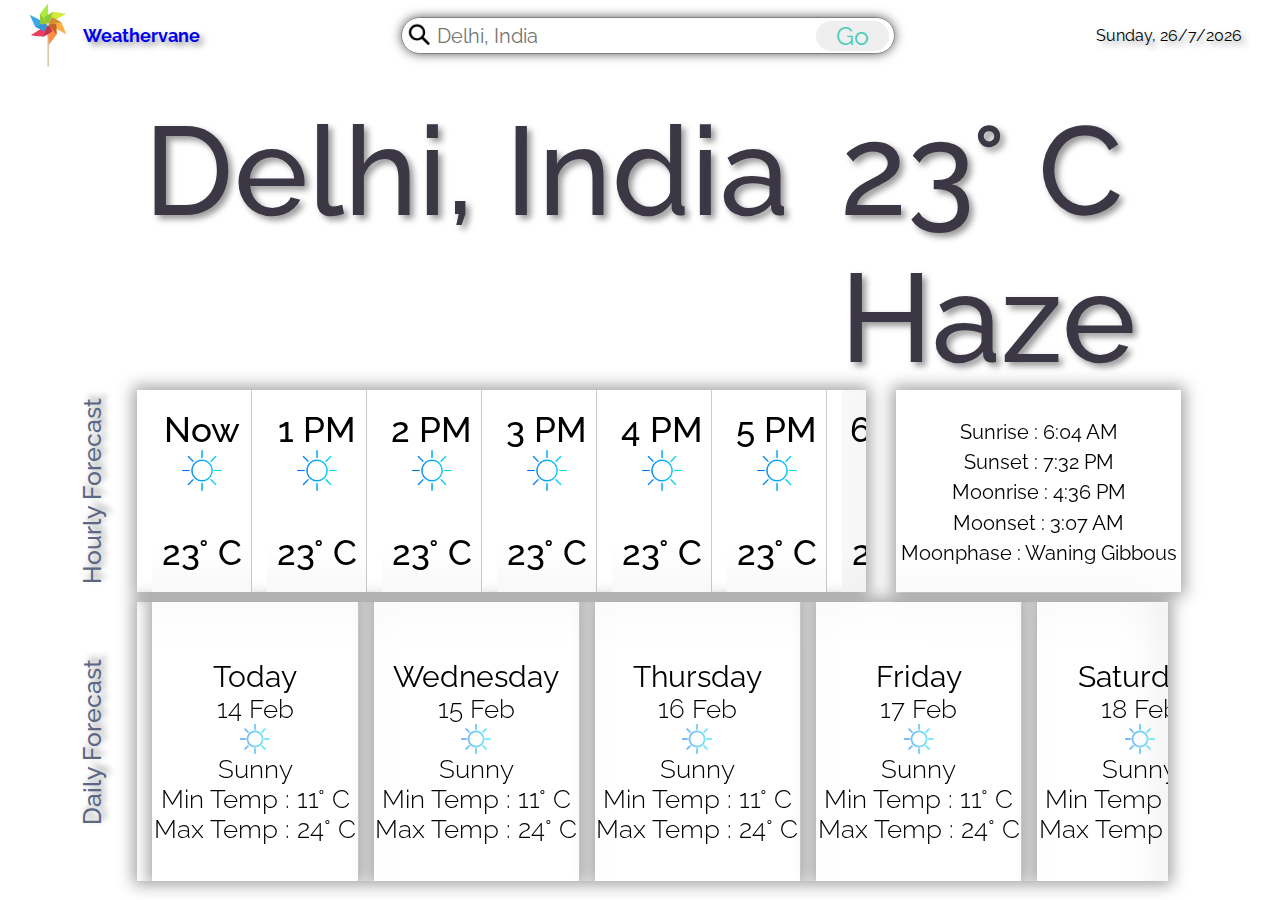
==== index.html @ f739919d "added new files" ====
<!DOCTYPE html>
<html lang="en">
  <head>
    <meta charset="UTF-8" />
    <meta http-equiv="X-UA-Compatible" content="IE=edge" />
    <meta name="viewport" content="width=device-width, initial-scale=1.0" />

    <link rel="preconnect" href="https://fonts.googleapis.com" />
    <link rel="preconnect" href="https://fonts.gstatic.com" crossorigin />
    <link
      href="https://fonts.googleapis.com/css2?family=Raleway:wght@100;500;600&display=swap"
      rel="stylesheet"
    />
    <link rel="shortcut icon" href="resc\Logo.png" type="image/x-icon" />
    <link rel="stylesheet" href="style.css" />
    <script src="script.js"></script>
    <title>Weathervane</title>
  </head>
  <body>
    <nav id="navbar">
      <div id="logo">
        <a href="index.html">
          <img src="resc\Logo.png" alt="Weathervane" />
        </a>
        <a href="index.html">
            <h2>Weathervane</h2>
        </a>
      </div>
      <form action="">
        <img
          src="resc\search-icon-png-9969.png"
          alt="Search logo"
          id="srLogo"
        />
        <label for="location"></label>
        <input
          type="text"
          id="location"
          name="location"
          placeholder="Delhi, India"
          required
        />
        <input type="submit" id="submit" value="Go" />
      </form>


      <div id="timeDate">
            <div id="clock"></div>
            <span id="day-and-date"></span>
      </div>
    </nav>
    <div id="main">
        <div id="current">
            <h1 class="loc">Delhi, India</h1>
            <h1 class="loc">23° C <br>Haze</h1>
            <div  id="wPanel">
                <div class="curW">Precepitation : 0.0mm</div>
                <div class="curW">Wind Speed : 5.0km/h</div>
                <div class="curW">Humidity : 43.0%</div>
                <div class="curW">Visibilty : 4.51km</div>
                <div class="curW">UV Index : Lowest</div>
                <div class="curW">Pressure : 1013hPa</div>
            </div>
        </div>
        <div id="plot">
            <div class="stext">Hourly Forecast</div>
            <div id="hourly">
                <div class="hCards" id="hcard1">Now <br><img src="resc/sunny.png" alt="" class="icoimg"> <br>23° C</div>
                <div class="hCards" id="hcard2"><div id="hcard2"></div>1 PM <br><img src="resc/sunny.png" alt="" class="icoimg"><br>23° C</div>
                <div class="hCards" id="hcard3"><div id="hcard3"></div>2 PM <br><img src="resc/sunny.png" alt="" class="icoimg"><br>23° C</div>
                <div class="hCards" id="hcard4"><div id="hcard4"></div>3 PM <br><img src="resc/sunny.png" alt="" class="icoimg"><br>23° C</div>
                <div class="hCards" id="hcard5"><div id="hcard5"></div>4 PM <br><img src="resc/sunny.png" alt="" class="icoimg"><br>23° C</div>
                <div class="hCards" id="hcard6"><div id="hcard6"></div>5 PM <br><img src="resc/sunny.png" alt="" class="icoimg"><br>23° C</div>
                <div class="hCards" id="hcard7"><div id="hcard7"></div>6 PM <br><img src="resc/clouds-and-sun.png" alt="" class="icoimg"><br>23° C</div>
                <div class="hCards" id="hcard8"><div id="hcard8"></div>7 PM <br><img src="resc/clouds-and-sun.png" alt="" class="icoimg"><br>23° C</div>
                <div class="hCards" id="hcard9"><div id="hcard9"></div>8 PM <br><img src="resc/clouds-and-sun.png" alt="" class="icoimg"><br>23° C</div>
                <div class="hCards" id="hcard10"><div id="hcard10"></div>9 PM <br><img src="resc/night.png" alt="" class="icoimg"><br>23° C</div>
                <div class="hCards" id="hcard11"><div id="hcard11"></div>10 PM <br><img src="resc/night.png" alt="" class="icoimg"><br>23° C</div>
                <div class="hCards" id="hcard12"><div id="hcard12"></div>11 PM <br><img src="resc/night.png" alt="" class="icoimg"><br>23° C</div>
            </div>
            <div  id="sPanel">
                <div class="curW">Sunrise : 6:04 AM</div>
                <div class="curW">Sunset : 7:32 PM</div>
                <div class="curW">Moonrise : 4:36 PM</div>
                <div class="curW">Moonset : 3:07 AM</div>
                <div class="curW">Moonphase : Waning Gibbous</div>
            </div>
        </div>
        <div id="fdays">
            <div class="stext">Daily Forecast</div>

            <div id="week">
              <div>
                <span class="cday">Today</span>
                <span class="cdate"> 14 Feb</span>
                <img src="resc/sunny.png" alt="" class="icoimg2">
                <span class="caption">Sunny</span>
                <span class="caption">Min Temp : 11° C</span>
                <span class="caption">Max Temp : 24° C</span>
              </div>
              <div>
                <span class="cday">Wednesday</span>
                <span class="cdate"> 15 Feb</span>
                <img src="resc/sunny.png" alt="" class="icoimg2">
                <span class="caption">Sunny</span>
                <span class="caption">Min Temp : 11° C</span>
                <span class="caption">Max Temp : 24° C</span>
              </div>

              <div>
                <span class="cday">Thursday</span>
                <span class="cdate"> 16 Feb</span>
                <img src="resc/sunny.png" alt="" class="icoimg2">
                <span class="caption">Sunny</span>
                <span class="caption">Min Temp : 11° C</span>
                <span class="caption">Max Temp : 24° C</span>
              </div>

              <div>
                <span class="cday">Friday</span>
                <span class="cdate"> 17 Feb</span>
                <img src="resc/sunny.png" alt="" class="icoimg2">
                <span class="caption">Sunny</span>
                <span class="caption">Min Temp : 11° C</span>
                <span class="caption">Max Temp : 24° C</span>
              </div>

              <div>
                <span class="cday">Saturday</span>
                <span class="cdate"> 18 Feb</span>
                <img src="resc/sunny.png" alt="" class="icoimg2">
                <span class="caption">Sunny</span>
                <span class="caption">Min Temp : 11° C</span>
                <span class="caption">Max Temp : 24° C</span>
              </div>
            </div>
        </div>



    




    <script>
        function updateClock() {
          var now = new Date();
          var hours = now.getHours();
          var minutes = now.getMinutes();
          var seconds = now.getSeconds();
          var ampm = hours >= 12 ? 'PM' : 'AM';
          hours = hours % 12;
          hours = hours ? hours : 12; // the hour '0' should be '12'
          var timeString = hours + ':' + padZero(minutes) +' ' + ampm;
          document.getElementById('clock').textContent = timeString;

        //   document.getElementById('hcard1').textContent = String((hours+1)%12) +' ' + ;
        //   document.getElementById('hcard2').textContent = String((hours+2)%12) +' ' + ampm+"\n 23° C";
        //   document.getElementById('hcard3').textContent = String((hours+3)%12) +' ' + ampm+"\n 21° C";
        //   document.getElementById('hcard4').textContent = String((hours+4)%12) +' ' + ampm+"\n 20° C";
        //   document.getElementById('hcard5').textContent = String((hours+5)%12) +' ' + ampm+"\n 19° C";
        //   document.getElementById('hcard6').textContent = String((hours+6)%12) +' ' + ampm+"\n 18° C";
        //   document.getElementById('hcard7').textContent = String((hours+7)%12) +' ' + ampm+"\n 15° C";
        //   document.getElementById('hcard8').textContent = String((hours+8)%12) +' ' + ampm+"\n 14° C";
        //   document.getElementById('hcard9').textContent = String((hours+9)%12) +' ' + ampm+"\n 14° C";
        //   document.getElementById('hcard10').textContent = String((hours+10)%12) +' ' + ampm+"\n 16° C";
        //   document.getElementById('hcard11').textContent = String((hours+11)%12) +' ' + ampm+"\n 14° C";
        //   document.getElementById('hcard12').textContent = String((hours+12)%12) +' ' + ampm+"\n 69420° C";
        }
    
        function padZero(num) {
          return (num < 10 ? '0' : '') + num;
        }
    
        setInterval(updateClock, 1000); // Update the clock every second
      </script>
      <script>
        function displayDayAndDate() {
          var daysOfWeek = ['Sunday', 'Monday', 'Tuesday', 'Wednesday', 'Thursday', 'Friday', 'Saturday'];
          var now = new Date();
          var dayOfWeek = daysOfWeek[now.getDay()];
          var dayOfMonth = now.getDate();
          var month = now.getMonth() + 1; // add 1 since getMonth() returns 0-based values
          var year = now.getFullYear();
          var dateString = dayOfWeek + ', ' + dayOfMonth + '/' + month + '/' + year;
          document.getElementById('day-and-date').textContent = dateString;
        }
    
        window.onload = function() {
          displayDayAndDate();
        };
      </script>
  </body>
</html>
---- style.css ----
*{
    margin: 0;
    padding: 0;
    box-sizing: border-box;
    font-family: 'Raleway', sans-serif;
    font-size: 62.5%;
    text-decoration: none;

}


/* Navbar  */
#navbar{
    display: flex;
    align-items: center;
    justify-content:space-between;
    height:30 rem;
    /* border: 1px solid red; */
    max-height: 8rem;
    flex-wrap: wrap;

}

/* Logo */
#logo{
    margin-left: 1vw;
    display: flex;
    align-items: center;
}
#logo h2{
    font-size: 1.8rem;
    text-shadow: 4px 4px 6px rgba(0,0,0,0.41);
}
#logo img{
    height: 7rem;
    transition: height 1.5s;
}
#logo img:hover{
    height: 8rem;
}

#timeDate{
    font-size: 2.5rem;
    margin-right: 3vw;
    display: flex;
    flex-direction: column;
    align-items: center;
    justify-content: center;
    text-shadow: 4px 4px 6px rgba(0,0,0,0.41);
}
#clock{
    font-size: 3.5rem;
}
form{
    border: 1px solid grey;
    border-radius: 1000vw;
    background-color: var(--c2);
    display: flex;
    align-items: center;
    justify-content:space-between;
    box-shadow: 0px 0px 12px -1px rgba(0,0,0,0.75);

}

input[type="submit"]{
    background-color: none;
    border: none;
    border-radius: 1000vw;
    height: 30px;
    padding: 0 20px 0 20px;
    margin-right: 5px;
    font-size: 2.5rem;
    color: #48ccb6;

}

input[type="text"]{
    background: none;
    border: none;
    width: 30vw;
    height: 35px;
    padding: 0 5px 0 5px;
    font-size: 2rem;
    color: #3C3744;
}
input[type="text"]:focus {
    outline: none;
    box-shadow: none;
    border:none;
}
input[type="text"]:focus:hover {
    outline: none;
    box-shadow: none;
    border:none;
}

#srLogo{
    height: 25px;
    padding-left: 5px;
}

body{
    background-image: url('./resc/bgimage3.jpg');
    background-repeat: no-repeat;
    background-attachment: fixed;
    background-size: cover;
}

body h1{
    font-size: 10rem;
    color: #3C3744;
    font-weight:500;
}

#main{
    font-size: 5rem;
    display: flex;
    flex-direction: column;
    justify-content:flex-start;
    align-items: center;
    /* border: 1px solid blue; */
    height: 90vh;

}
#current{
    
    display: flex;
    align-self: center;
    justify-content: center;
    width: 100vw;
    height: 40%;
    flex-wrap: wrap;
     overflow-x: auto; 

}

#plot{
    width: 89vw;
    height: 25%;
    /* border: 1px solid red; */
    display: flex;
    justify-content:flex-start;
    align-items:center;

}

.loc{
    display: flex;
    flex-wrap: wrap;
    /* border: 2px solid greenyellow; */
    font-size: 12.5rem;
    margin: 2vw;
    text-shadow: 4px 4px 6px rgba(0,0,0,0.41);
}
#wPanel{
    /* border: 1px solid green; */
    flex-direction: column;
    align-self: center;
    justify-content: center;
    width: 25%;
    height: 80%;
    backdrop-filter: blur(20px);
    box-shadow: 0px 0px 15px 4px rgba(0, 0, 0, 0.36);
    margin-left: 6vw;

    
}

#wPanel div{
    /* border: 1px solid red; */
    height: 16.66%;
    font-size: 2rem;
    text-align:center;
    padding-top: 10px;
    
}

 #hourly{
    /* border: 1px solid yellow; */
    height: 100%;
    width: 64%;
    display: flex;
    /* padding-left: 30px; */
    margin-left: 30px;
    overflow-x: auto;
    box-shadow: 0px 0px 15px 4px rgba(0, 0, 0, 0.36);
    
}
hourly::-webkit-scrollbar{
    width: 50px;
}
.hCards{
    /* border: 1px solid black; */
    min-width: 100px;
    font-weight: 500;
    font-size: 3.5rem;
    display: flex;
    justify-content:center;
    align-items:center;
    text-align: center;
    flex-direction: column;
    border-right: 1px solid rgba(0,0,0,0.2);
    margin-left: 15px;
    backdrop-filter: blur(20px);
    transition: min-width 1.5s;    
    
}
.hCards:hover{
    min-width: 150px;
}
.icoimg{
    max-height: 20%;
}

.stext{
    writing-mode:sideways-lr;
    font-size: 2.5rem;
    font-weight: 500;
    margin-left: 7px;
    text-shadow: 4px 4px 6px rgba(0,0,0,0.41);
    font-stretch: expanded;
    color: #5C6784;
}

#sPanel{
    /* border: 1px solid green; */
    flex-direction: column;
    align-self: center;
    justify-content: center;
    width: 25%;
    margin-left: 30px;
    height: 100%;
    
    backdrop-filter: blur(20px);
    box-shadow: 0px 0px 15px 4px rgba(0, 0, 0, 0.36);
    padding-top: 20px;
    
    
}
#sPanel div{
    /* border: 1px solid red; */
    height: 16.66%;
    font-size: 2rem;
    text-align:center;
    padding-top: 10px;
}
#fdays{
    /* border: 1px solid green; */
    width: 89vw;
    height: 35%;
    display: flex;
    align-items: center;
    justify-content: flex-start;
    margin-top: 10px;
}

#week{
    height: 100%;
    width: 90.5%;

    display: flex;
    margin-left: 30px;
    overflow-x: auto;
    box-shadow: 0px 0px 15px 4px rgba(0, 0, 0, 0.36); 
    /* border: 1px solid yellow; */
}
 week::-webkit-scrollbar{
    width: 50px;
}

#week div{
    min-width: 20%;
    display: flex;
    flex-direction: column;
    /* border: 1px solid red; */
    align-items: center;
    justify-content: center;

    backdrop-filter: blur(20px);
    box-shadow: 0px 0px 15px 4px rgba(0, 0, 0, 0.36);
    padding-top: 20px;

    border-right: 1px solid rgba(0,0,0,0.2);
    margin-left: 15px;
    backdrop-filter: blur(20px);
    transition: min-width 1.5s;  
}
#week div:hover{
    min-width: 25%;
}
.cday{
    font-size: 3rem;
    font-stretch: extra-expanded;
}
 .cdate{
    font-size: 2.6rem;
    font-weight: 300;
}
.icoimg2{
    height: 3rem;
    width: 3rem;
}
.caption{
    font-size: 2.6rem;
    font-weight: 300;
}
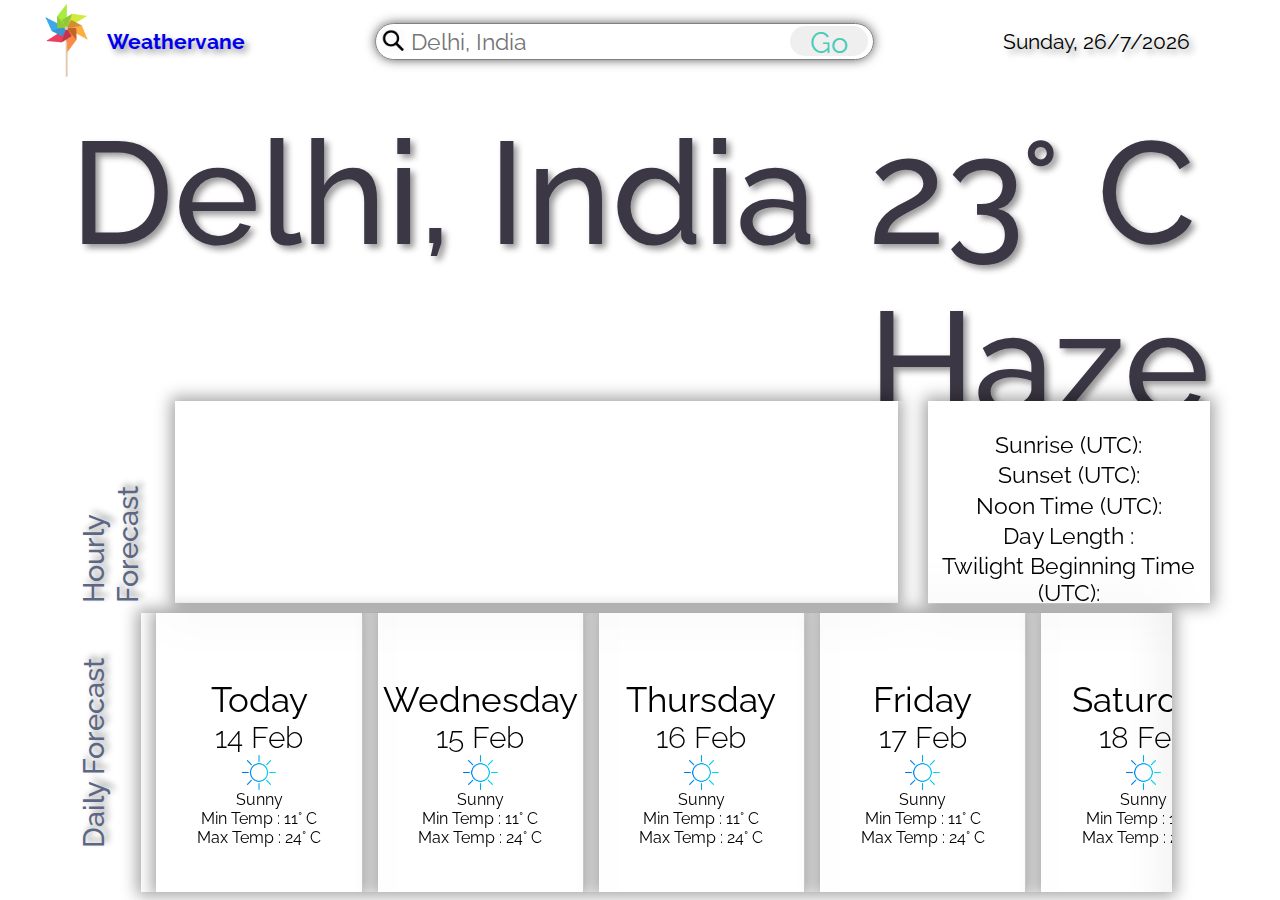
==== commit 3ce5dc84: "js changes" ====
--- a/index.html
+++ b/index.html
@@ -54,36 +54,25 @@
             <h1 class="loc">Delhi, India</h1>
             <h1 class="loc">23° C <br>Haze</h1>
             <div  id="wPanel">
-                <div class="curW">Precepitation : 0.0mm</div>
                 <div class="curW">Wind Speed : 5.0km/h</div>
                 <div class="curW">Humidity : 43.0%</div>
                 <div class="curW">Visibilty : 4.51km</div>
-                <div class="curW">UV Index : Lowest</div>
                 <div class="curW">Pressure : 1013hPa</div>
+                <div class="curW">Longitude:28.6519°N</div>
+                <div class="curW">Latitude : 77.2314°E</div>
             </div>
         </div>
         <div id="plot">
             <div class="stext">Hourly Forecast</div>
             <div id="hourly">
-                <div class="hCards" id="hcard1">Now <br><img src="resc/sunny.png" alt="" class="icoimg"> <br>23° C</div>
-                <div class="hCards" id="hcard2"><div id="hcard2"></div>1 PM <br><img src="resc/sunny.png" alt="" class="icoimg"><br>23° C</div>
-                <div class="hCards" id="hcard3"><div id="hcard3"></div>2 PM <br><img src="resc/sunny.png" alt="" class="icoimg"><br>23° C</div>
-                <div class="hCards" id="hcard4"><div id="hcard4"></div>3 PM <br><img src="resc/sunny.png" alt="" class="icoimg"><br>23° C</div>
-                <div class="hCards" id="hcard5"><div id="hcard5"></div>4 PM <br><img src="resc/sunny.png" alt="" class="icoimg"><br>23° C</div>
-                <div class="hCards" id="hcard6"><div id="hcard6"></div>5 PM <br><img src="resc/sunny.png" alt="" class="icoimg"><br>23° C</div>
-                <div class="hCards" id="hcard7"><div id="hcard7"></div>6 PM <br><img src="resc/clouds-and-sun.png" alt="" class="icoimg"><br>23° C</div>
-                <div class="hCards" id="hcard8"><div id="hcard8"></div>7 PM <br><img src="resc/clouds-and-sun.png" alt="" class="icoimg"><br>23° C</div>
-                <div class="hCards" id="hcard9"><div id="hcard9"></div>8 PM <br><img src="resc/clouds-and-sun.png" alt="" class="icoimg"><br>23° C</div>
-                <div class="hCards" id="hcard10"><div id="hcard10"></div>9 PM <br><img src="resc/night.png" alt="" class="icoimg"><br>23° C</div>
-                <div class="hCards" id="hcard11"><div id="hcard11"></div>10 PM <br><img src="resc/night.png" alt="" class="icoimg"><br>23° C</div>
-                <div class="hCards" id="hcard12"><div id="hcard12"></div>11 PM <br><img src="resc/night.png" alt="" class="icoimg"><br>23° C</div>
+                <!-- will populate through javascript -->
             </div>
             <div  id="sPanel">
-                <div class="curW">Sunrise : 6:04 AM</div>
-                <div class="curW">Sunset : 7:32 PM</div>
-                <div class="curW">Moonrise : 4:36 PM</div>
-                <div class="curW">Moonset : 3:07 AM</div>
-                <div class="curW">Moonphase : Waning Gibbous</div>
+              <div class="curW " id="sunrise">Sunrise (UTC): <span id="sunrise-time"></span></div>
+              <div class="curW"  id="sunset">Sunset (UTC): <span id="sunset-time"></span></div>
+              <div class="curW"  id="solar-noon">Noon Time (UTC): <span id="solar-noon-time"></span></div>
+              <div class="curW"  id="day-length">Day Length : <span id="day-length-time"></span></div>
+              <div class="curW"  id="twilight-begin">Twilight Beginning Time (UTC): <span id="twilight-begin-time"></span></div>              
             </div>
         </div>
         <div id="fdays">
@@ -94,102 +83,54 @@
                 <span class="cday">Today</span>
                 <span class="cdate"> 14 Feb</span>
                 <img src="resc/sunny.png" alt="" class="icoimg2">
-                <span class="caption">Sunny</span>
-                <span class="caption">Min Temp : 11° C</span>
-                <span class="caption">Max Temp : 24° C</span>
+                <span class="caption-description">Sunny</span>
+                <span class="caption-min-temp">Min Temp : 11° C</span>
+                <span class="caption-max-temp">Max Temp : 24° C</span>
               </div>
               <div>
                 <span class="cday">Wednesday</span>
                 <span class="cdate"> 15 Feb</span>
                 <img src="resc/sunny.png" alt="" class="icoimg2">
-                <span class="caption">Sunny</span>
-                <span class="caption">Min Temp : 11° C</span>
-                <span class="caption">Max Temp : 24° C</span>
+                <span class="caption-description">Sunny</span>
+                <span class="caption-min-temp">Min Temp : 11° C</span>
+                <span class="caption-max-temp">Max Temp : 24° C</span>
               </div>
 
               <div>
                 <span class="cday">Thursday</span>
                 <span class="cdate"> 16 Feb</span>
                 <img src="resc/sunny.png" alt="" class="icoimg2">
-                <span class="caption">Sunny</span>
-                <span class="caption">Min Temp : 11° C</span>
-                <span class="caption">Max Temp : 24° C</span>
+                <span class="caption-description">Sunny</span>
+                <span class="caption-min-temp">Min Temp : 11° C</span>
+                <span class="caption-max-temp">Max Temp : 24° C</span>
               </div>
 
               <div>
                 <span class="cday">Friday</span>
                 <span class="cdate"> 17 Feb</span>
                 <img src="resc/sunny.png" alt="" class="icoimg2">
-                <span class="caption">Sunny</span>
-                <span class="caption">Min Temp : 11° C</span>
-                <span class="caption">Max Temp : 24° C</span>
+                <span class="caption-description">Sunny</span>
+                <span class="caption-min-temp">Min Temp : 11° C</span>
+                <span class="caption-max-temp">Max Temp : 24° C</span>
               </div>
 
               <div>
                 <span class="cday">Saturday</span>
                 <span class="cdate"> 18 Feb</span>
                 <img src="resc/sunny.png" alt="" class="icoimg2">
-                <span class="caption">Sunny</span>
-                <span class="caption">Min Temp : 11° C</span>
-                <span class="caption">Max Temp : 24° C</span>
+                <span class="caption-description">Sunny</span>
+                <span class="caption-min-temp">Min Temp : 11° C</span>
+                <span class="caption-max-temp">Max Temp : 24° C</span>
+              </div>
+              <div>
+                <span class="cday">Sunday</span>
+                <span class="cdate"> 19 Feb</span>
+                <img src="resc/sunny.png" alt="" class="icoimg2">
+                <span class="caption-description">Sunny</span>
+                <span class="caption-min-temp">Min Temp : 11° C</span>
+                <span class="caption-max-temp">Max Temp : 24° C</span>
               </div>
             </div>
         </div>
-
-
-
-    
-
-
-
-
-    <script>
-        function updateClock() {
-          var now = new Date();
-          var hours = now.getHours();
-          var minutes = now.getMinutes();
-          var seconds = now.getSeconds();
-          var ampm = hours >= 12 ? 'PM' : 'AM';
-          hours = hours % 12;
-          hours = hours ? hours : 12; // the hour '0' should be '12'
-          var timeString = hours + ':' + padZero(minutes) +' ' + ampm;
-          document.getElementById('clock').textContent = timeString;
-
-        //   document.getElementById('hcard1').textContent = String((hours+1)%12) +' ' + ;
-        //   document.getElementById('hcard2').textContent = String((hours+2)%12) +' ' + ampm+"\n 23° C";
-        //   document.getElementById('hcard3').textContent = String((hours+3)%12) +' ' + ampm+"\n 21° C";
-        //   document.getElementById('hcard4').textContent = String((hours+4)%12) +' ' + ampm+"\n 20° C";
-        //   document.getElementById('hcard5').textContent = String((hours+5)%12) +' ' + ampm+"\n 19° C";
-        //   document.getElementById('hcard6').textContent = String((hours+6)%12) +' ' + ampm+"\n 18° C";
-        //   document.getElementById('hcard7').textContent = String((hours+7)%12) +' ' + ampm+"\n 15° C";
-        //   document.getElementById('hcard8').textContent = String((hours+8)%12) +' ' + ampm+"\n 14° C";
-        //   document.getElementById('hcard9').textContent = String((hours+9)%12) +' ' + ampm+"\n 14° C";
-        //   document.getElementById('hcard10').textContent = String((hours+10)%12) +' ' + ampm+"\n 16° C";
-        //   document.getElementById('hcard11').textContent = String((hours+11)%12) +' ' + ampm+"\n 14° C";
-        //   document.getElementById('hcard12').textContent = String((hours+12)%12) +' ' + ampm+"\n 69420° C";
-        }
-    
-        function padZero(num) {
-          return (num < 10 ? '0' : '') + num;
-        }
-    
-        setInterval(updateClock, 1000); // Update the clock every second
-      </script>
-      <script>
-        function displayDayAndDate() {
-          var daysOfWeek = ['Sunday', 'Monday', 'Tuesday', 'Wednesday', 'Thursday', 'Friday', 'Saturday'];
-          var now = new Date();
-          var dayOfWeek = daysOfWeek[now.getDay()];
-          var dayOfMonth = now.getDate();
-          var month = now.getMonth() + 1; // add 1 since getMonth() returns 0-based values
-          var year = now.getFullYear();
-          var dateString = dayOfWeek + ', ' + dayOfMonth + '/' + month + '/' + year;
-          document.getElementById('day-and-date').textContent = dateString;
-        }
-    
-        window.onload = function() {
-          displayDayAndDate();
-        };
-      </script>
   </body>
 </html>
--- a/style.css
+++ b/style.css
@@ -3,10 +3,11 @@
     padding: 0;
     box-sizing: border-box;
     font-family: 'Raleway', sans-serif;
-    font-size: 62.5%;
+    font-size: 72.5%;
     text-decoration: none;
-
-}
+}
+
+  
 
 
 /* Navbar  */
@@ -23,7 +24,7 @@
 
 /* Logo */
 #logo{
-    margin-left: 1vw;
+    margin-left: 2vw;
     display: flex;
     align-items: center;
 }
@@ -41,7 +42,7 @@
 
 #timeDate{
     font-size: 2.5rem;
-    margin-right: 3vw;
+    margin-right: 7vw;
     display: flex;
     flex-direction: column;
     align-items: center;
@@ -104,6 +105,7 @@
     background-repeat: no-repeat;
     background-attachment: fixed;
     background-size: cover;
+    
 }
 
 body h1{
@@ -130,7 +132,7 @@
     width: 100vw;
     height: 40%;
     flex-wrap: wrap;
-     overflow-x: auto; 
+    overflow-x: auto;
 
 }
 
@@ -175,7 +177,7 @@
     
 }
 
- #hourly{
+#hourly{
     /* border: 1px solid yellow; */
     height: 100%;
     width: 64%;
@@ -186,14 +188,14 @@
     box-shadow: 0px 0px 15px 4px rgba(0, 0, 0, 0.36);
     
 }
-hourly::-webkit-scrollbar{
+ /* #hourly::-webkit-scrollbar{
     width: 50px;
-}
+}  */
 .hCards{
     /* border: 1px solid black; */
     min-width: 100px;
     font-weight: 500;
-    font-size: 3.5rem;
+    font-size: 2.5rem;
     display: flex;
     justify-content:center;
     align-items:center;
@@ -264,9 +266,9 @@
     box-shadow: 0px 0px 15px 4px rgba(0, 0, 0, 0.36); 
     /* border: 1px solid yellow; */
 }
- week::-webkit-scrollbar{
+/* #week::-webkit-scrollbar{
     width: 50px;
-}
+}  */
 
 #week div{
     min-width: 20%;
